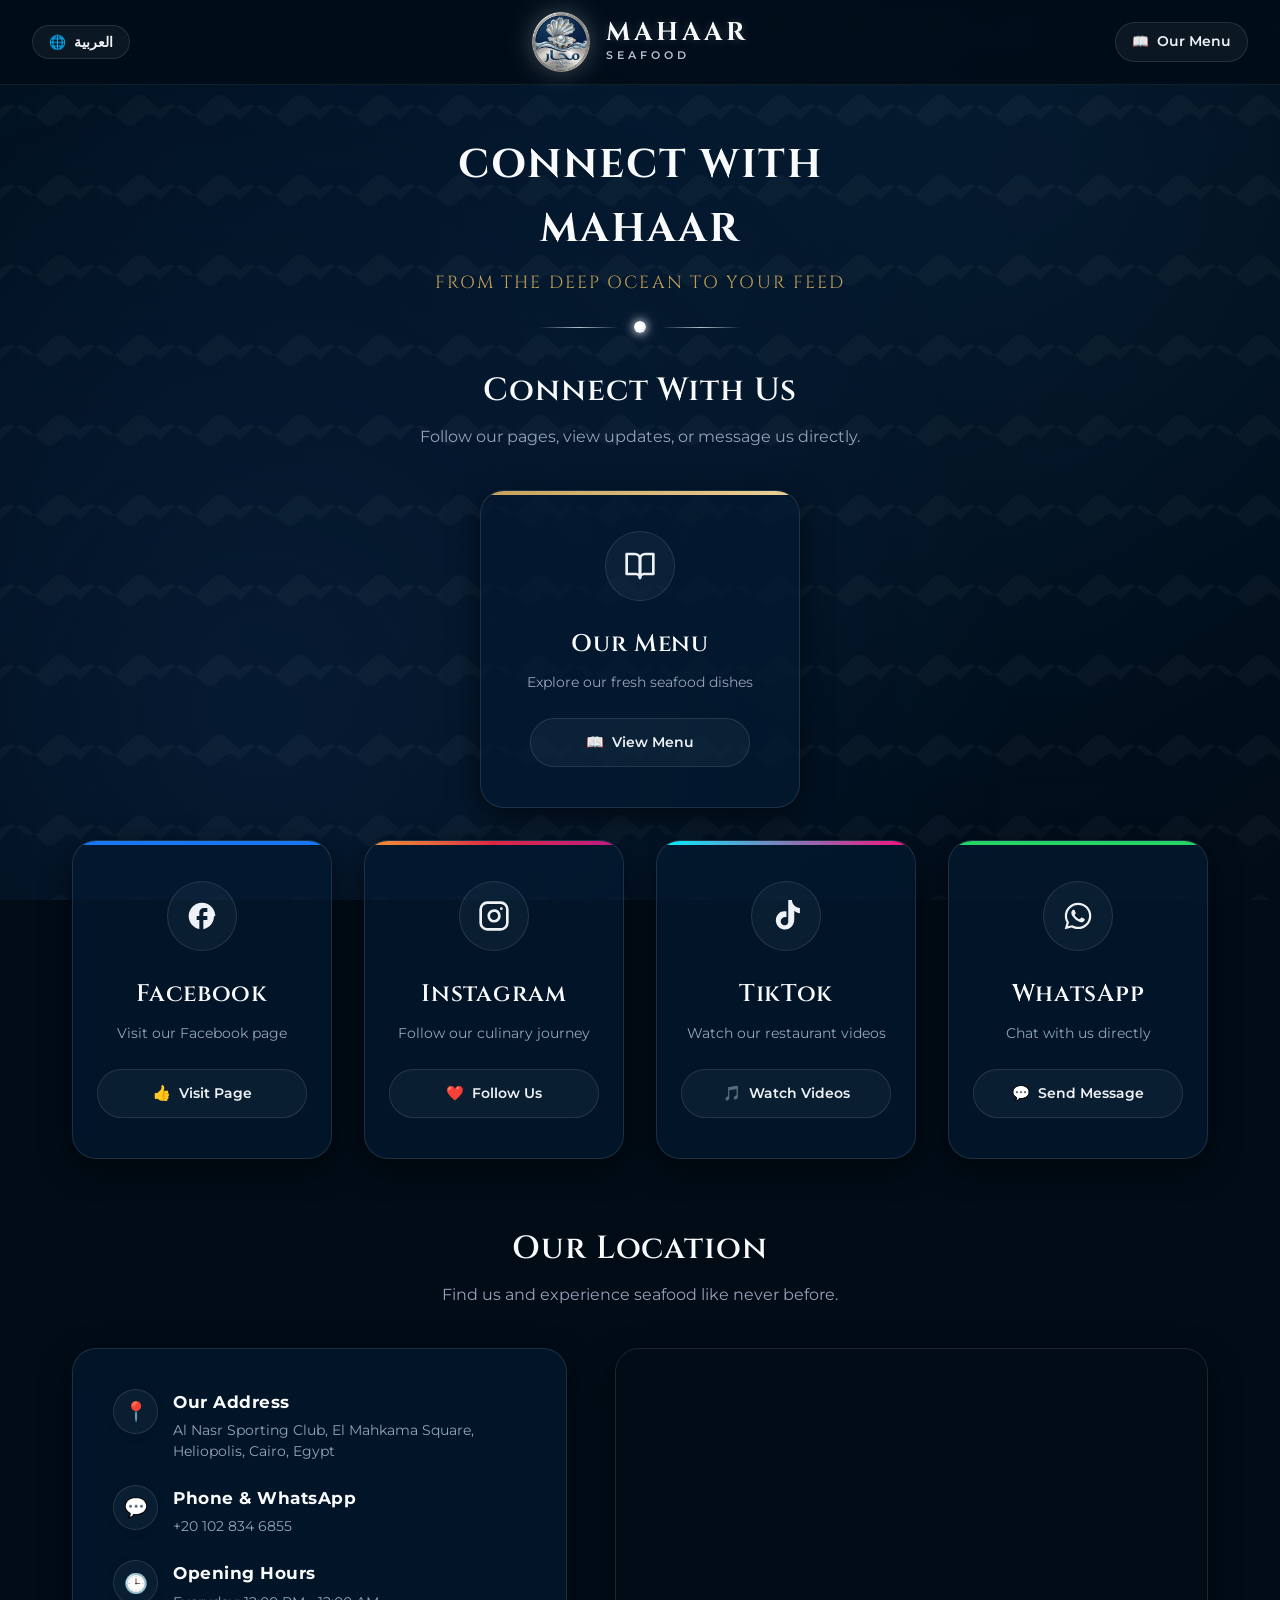
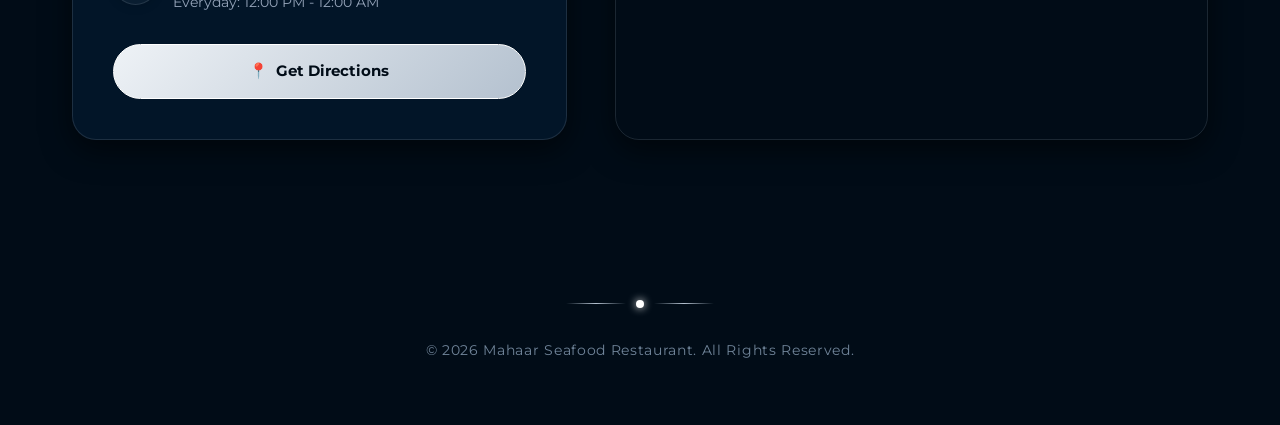
==== connect.html @ de8f0c9b "feat: add connect page with social media links and contact options" ====
<!DOCTYPE html>
<html lang="en" dir="ltr">

<head>
    <meta charset="UTF-8">
    <meta name="viewport" content="width=device-width, initial-scale=1.0">
    <meta name="description"
        content="Mahaar Seafood Restaurant - Connect with us on social media, see menu favorites, and find our location.">
    <title data-i18n="connect-title">Mahaar | Connect & Find Us</title>

    <!-- Google Fonts -->
    <link rel="preconnect" href="https://fonts.googleapis.com">
    <link rel="preconnect" href="https://fonts.gstatic.com" crossorigin>
    <link
        href="https://fonts.googleapis.com/css2?family=Amiri:ital@0;1&family=Cairo:wght@300;400;600;700;800&family=Cinzel:wght@400;600;700;900&family=Montserrat:wght@300;400;500;600;700&display=swap"
        rel="stylesheet">

    <!-- Custom CSS -->
    <link rel="stylesheet" href="css/styles.css">
</head>

<body>
    <!-- Background Ocean Accents -->
    <div class="ocean-bg-effect"></div>
    <div class="ocean-wave-overlay"></div>

    <!-- Header Navigation -->
    <header class="main-header">
        <div class="header-container">
            <!-- Left: Language Switcher -->
            <div class="header-left">
                <button class="lang-switch-btn" id="lang-switch-btn" aria-label="Switch Language">
                    <span class="lang-icon">🌐</span>
                    <span class="lang-label">العربية</span>
                </button>
            </div>

            <!-- Center: Logo and Brand -->
            <div class="header-center">
                <div class="logo-area">
                    <img src="images/logo.png" alt="Mahaar Logo" class="restaurant-logo">
                    <div class="brand-text">
                        <span class="brand-name" data-i18n="brand-name">MAHAAR</span>
                        <span class="brand-sub" data-i18n="brand-sub">SEAFOOD</span>
                    </div>
                </div>
            </div>

            <!-- Right: Our Menu Button -->
            <div class="header-right">
                <a href="index.html" class="nav-link-btn" id="nav-menu-btn" style="text-decoration: none;">
                    <span class="nav-icon">📖</span>
                    <span class="nav-label" data-i18n="nav-menu">Our Menu</span>
                </a>
            </div>
        </div>
    </header>

    <!-- Header Intro -->
    <div class="menu-intro-container">
        <div class="menu-intro-content">
            <h1 class="menu-main-title" data-i18n="connect-title">Connect with Mahaar</h1>
            <p class="menu-tagline" data-i18n="connect-subtitle">From the Deep Ocean to Your Feed</p>
            <div class="divider-pearl">
                <span class="line"></span>
                <span class="pearl-dot"></span>
                <span class="line"></span>
            </div>
        </div>
    </div>

    <!-- Main Container -->
    <main class="menu-container">

        <!-- Social Media & Contact Section -->
        <section class="social-section">
            <div class="menu-likes-intro">
                <h2 data-i18n="social-heading">Connect With Us</h2>
                <p data-i18n="social-desc">Follow our pages, view updates, or message us directly.</p>
            </div>

            <div class="menu-card-row">
                <!-- Menu Card -->
                <a href="index.html" class="social-card menu"
                    style="text-decoration: none;">
                    <div class="social-icon-wrapper">
                        <svg viewBox="0 0 24 24" width="32" height="32" fill="none" stroke="currentColor"
                            stroke-width="2" stroke-linecap="round" stroke-linejoin="round">
                            <path d="M2 3h6a4 4 0 0 1 4 4v14a3 3 0 0 0-3-3H2z"></path>
                            <path d="M22 3h-6a4 4 0 0 0-4 4v14a3 3 0 0 1 3-3h7z"></path>
                        </svg>
                    </div>
                    <div class="social-info">
                        <h3 data-i18n="nav-menu">Our Menu</h3>
                        <p class="social-stat-desc" data-i18n="visit-menu"
                            style="color: var(--color-text-muted); font-size: 0.9rem; margin-top: 0.25rem;">Explore our fresh seafood dishes</p>
                    </div>
                    <span class="btn-like">
                        <span class="like-icon">📖</span>
                        <span class="btn-like-txt" data-i18n="view-menu">View Menu</span>
                    </span>
                </a>
            </div>

            <div class="social-grid">
                <!-- Facebook Card -->
                <a href="https://www.facebook.com/" target="_blank" class="social-card facebook"
                    style="text-decoration: none;">
                    <div class="social-icon-wrapper">
                        <svg viewBox="0 0 24 24" width="32" height="32" fill="currentColor">
                            <path
                                d="M22 12c0-5.52-4.48-10-10-10S2 6.48 2 12c0 4.84 3.44 8.87 8 9.8V15H8v-3h2V9.5C10 7.57 11.57 6 13.5 6H16v3h-2c-.55 0-1 .45-1 1v2h3v3h-3v6.95c4.56-.93 8-4.96 8-9.75z" />
                        </svg>
                    </div>
                    <div class="social-info">
                        <h3>Facebook</h3>
                        <p class="social-stat-desc" data-i18n="visit-facebook"
                            style="color: var(--color-text-muted); font-size: 0.9rem; margin-top: 0.25rem;">Visit our
                            Facebook page</p>
                    </div>
                    <span class="btn-like">
                        <span class="like-icon">👍</span>
                        <span class="btn-like-txt" data-i18n="visit-page">Visit Page</span>
                    </span>
                </a>

                <!-- Instagram Card -->
                <a href="https://www.instagram.com/" target="_blank" class="social-card instagram"
                    style="text-decoration: none;">
                    <div class="social-icon-wrapper">
                        <svg viewBox="0 0 24 24" width="32" height="32" fill="none" stroke="currentColor"
                            stroke-width="2" stroke-linecap="round" stroke-linejoin="round">
                            <rect x="2" y="2" width="20" height="20" rx="5" ry="5"></rect>
                            <path d="M16 11.37A4 4 0 1 1 12.63 8 4 4 0 0 1 16 11.37z"></path>
                            <line x1="17.5" y1="6.5" x2="17.51" y2="6.5"></line>
                        </svg>
                    </div>
                    <div class="social-info">
                        <h3>Instagram</h3>
                        <p class="social-stat-desc" data-i18n="visit-instagram"
                            style="color: var(--color-text-muted); font-size: 0.9rem; margin-top: 0.25rem;">Follow our
                            culinary journey</p>
                    </div>
                    <span class="btn-like">
                        <span class="like-icon">❤️</span>
                        <span class="btn-like-txt" data-i18n="follow-page">Follow Us</span>
                    </span>
                </a>

                <!-- TikTok Card -->
                <a href="https://vt.tiktok.com/" target="_blank" class="social-card tiktok"
                    style="text-decoration: none;">
                    <div class="social-icon-wrapper">
                        <svg viewBox="0 0 24 24" width="32" height="32" fill="currentColor">
                            <path
                                d="M12.53.02C13.84 0 15.14.01 16.44 0c.08 1.53.63 3.09 1.75 4.17 1.12 1.11 2.7 1.62 4.24 1.79v4.03c-1.44-.17-2.86-.74-3.94-1.72-.11-.1-.22-.21-.3-.32V14.5c.02 1.96-.58 3.96-1.92 5.41-1.63 1.83-4.22 2.65-6.6 2.05-2.22-.53-4.13-2.12-4.89-4.27-.92-2.52-.3-5.56 1.63-7.4 1.54-1.52 3.8-2.14 5.92-1.61V12.9c-1.01-.26-2.14-.07-2.98.54-.91.64-1.39 1.77-1.28 2.88.07.96.65 1.87 1.48 2.33.91.54 2.08.5 2.94-.09.77-.51 1.22-1.4 1.2-2.32V.02h-.94z" />
                        </svg>
                    </div>
                    <div class="social-info">
                        <h3>TikTok</h3>
                        <p class="social-stat-desc" data-i18n="visit-tiktok"
                            style="color: var(--color-text-muted); font-size: 0.9rem; margin-top: 0.25rem;">Watch our
                            restaurant videos</p>
                    </div>
                    <span class="btn-like">
                        <span class="like-icon">🎵</span>
                        <span class="btn-like-txt" data-i18n="watch-page">Watch Videos</span>
                    </span>
                </a>

                <!-- WhatsApp Card -->
                <a href="https://wa.me/+201028346855" target="_blank" class="social-card whatsapp"
                    style="text-decoration: none;">
                    <div class="social-icon-wrapper">
                        <svg viewBox="0 0 24 24" width="32" height="32" fill="currentColor"
                            xmlns="http://www.w3.org/2000/svg">
                            <path
                                d="M12.04 2C6.58 2 2.13 6.45 2.13 11.91C2.13 13.66 2.59 15.36 3.45 16.86L2.05 22L7.3 20.62C8.75 21.41 10.38 21.83 12.04 21.83C17.5 21.83 21.95 17.38 21.95 11.92C21.95 9.27 20.92 6.78 19.05 4.91C17.18 3.03 14.69 2 12.04 2ZM12.05 3.67C14.25 3.67 16.31 4.53 17.87 6.09C19.42 7.65 20.28 9.72 20.28 11.92C20.28 16.46 16.58 20.15 12.04 20.15C10.56 20.15 9.11 19.76 7.85 19.02L7.55 18.85L4.43 19.65L5.25 16.61L5.06 16.29C4.24 14.98 3.8 13.46 3.8 11.91C3.81 7.37 7.5 3.67 12.05 3.67ZM8.53 7.33C8.37 7.33 8.1 7.39 7.87 7.64C7.65 7.89 7 8.5 7 9.71C7 10.93 7.89 12.1 8 12.27C8.14 12.44 9.76 14.94 12.25 16C12.84 16.27 13.3 16.42 13.66 16.53C14.25 16.72 14.79 16.69 15.22 16.63C15.7 16.56 16.68 16.03 16.89 15.45C17.1 14.87 17.1 14.37 17.04 14.27C16.97 14.17 16.81 14.1 16.56 13.98C16.31 13.86 15.09 13.26 14.87 13.18C14.64 13.1 14.48 13.06 14.31 13.31C14.15 13.55 13.67 14.1 13.53 14.27C13.38 14.44 13.24 14.46 13 14.34C12.75 14.22 11.94 13.95 10.98 13.1C10.23 12.44 9.73 11.62 9.58 11.37C9.43 11.12 9.56 10.99 9.69 10.87C9.8 10.76 9.94 10.58 10.06 10.44C10.18 10.3 10.22 10.19 10.3 10.03C10.38 9.86 10.34 9.72 10.28 9.61C10.22 9.5 9.73 8.28 9.53 7.79C9.32 7.31 9.12 7.37 8.96 7.36C8.81 7.35 8.65 7.33 8.53 7.33Z" />
                        </svg>
                    </div>
                    <div class="social-info">
                        <h3>WhatsApp</h3>
                        <p class="social-stat-desc" data-i18n="visit-whatsapp"
                            style="color: var(--color-text-muted); font-size: 0.9rem; margin-top: 0.25rem;">Chat with us
                            directly</p>
                    </div>
                    <span class="btn-like">
                        <span class="like-icon">💬</span>
                        <span class="btn-like-txt" data-i18n="chat-page">Send Message</span>
                    </span>
                </a>
            </div>
        </section>

        <!-- Location & Map Section -->
        <section class="location-section">
            <div class="menu-likes-intro">
                <h2 data-i18n="location-heading">Our Location</h2>
                <p data-i18n="location-desc">Find us and experience seafood like never before.</p>
            </div>

            <div class="location-container">
                <!-- Left: Info Card -->
                <div class="contact-details-card">
                    <div class="contact-info-list">
                        <!-- Address -->
                        <div class="contact-info-item">
                            <div class="contact-info-icon">📍</div>
                            <div class="contact-info-text">
                                <h4 data-i18n="address-title">Our Address</h4>
                                <p data-i18n="address-text">Al Nasr Sporting Club, El Mahkama Square, Heliopolis, Cairo, Egypt</p>
                            </div>
                        </div>

                        <!-- Phone / WhatsApp -->
                        <div class="contact-info-item">
                            <div class="contact-info-icon">💬</div>
                            <div class="contact-info-text">
                                <h4 data-i18n="phone-title">Phone & WhatsApp</h4>
                                <p><span dir="ltr">+20 102 834 6855</span></p>
                            </div>
                        </div>

                        <!-- Opening Hours -->
                        <div class="contact-info-item">
                            <div class="contact-info-icon">🕒</div>
                            <div class="contact-info-text">
                                <h4 data-i18n="hours-title">Opening Hours</h4>
                                <p data-i18n="hours-text">Everyday: 12:00 PM - 12:00 AM</p>
                            </div>
                        </div>
                    </div>

                    <a href="https://www.google.com/maps/place/نادي+النصر+الرياضي%E2%80%AD/@30.1049196,31.3285403,17z" target="_blank" class="btn-primary"
                        style="text-decoration: none; width: 100%;">
                        <span>📍</span>
                        <span data-i18n="get-directions">Get Directions</span>
                    </a>
                </div>

                <!-- Right: Custom Map Frame -->
                <div class="map-wrapper">
                    <!-- Custom dark-filtered Google Maps Iframe -->
                    <iframe
                        src="https://maps.google.com/maps?q=30.1049196,31.3285403&t=&z=17&ie=UTF8&iwloc=&output=embed"
                        allowfullscreen="" loading="lazy" referrerpolicy="no-referrer-when-downgrade"
                        title="Mahaar Seafood Location Map">
                    </iframe>
                </div>
            </div>
        </section>
    </main>

    <!-- Footer info -->
    <footer class="menu-footer">
        <div class="footer-divider">
            <span class="pearl-dot"></span>
        </div>
        <p class="footer-text">&copy; <span id="current-year">2026</span> <span data-i18n="footer-copyright">Mahaar
                Seafood Restaurant. All Rights Reserved.</span></p>
    </footer>

    <!-- Custom JavaScript -->
    <script src="js/connect.js"></script>
</body>

</html>
---- css/styles.css ----
/* ==========================================================================
   Mahaar Premium Seafood Menu - Custom Style Sheet
   Theme colors extracted from logo.png (Deep Navy Blue, Metallic Silver, Pearl White)
   ========================================================================== */

:root {
    /* Fonts */
    --font-serif: 'Cinzel', serif;
    --font-sans: 'Montserrat', sans-serif;

    /* Theme Colors (Extracted from Logo) */
    --color-bg-darkest: #010c17; /* Dark ocean depth */
    --color-bg-deep: #03172c;    /* Deep navy blue */
    --color-bg-card: rgba(4, 26, 49, 0.7); /* Translucent ocean card */
    --color-primary: #02203c;    /* Logo navy blue */
    --color-secondary: #0d2c54;
    
    /* Silver & Pearl (Logo elements) */
    --color-silver-light: #eef2f6; /* Platinum white */
    --color-silver-mid: #b4c1cf;   /* Brushed metallic silver */
    --color-silver-dark: #708499;  /* Shadow silver */
    --color-pearl-white: #f8fafc;
    --color-pearl-glow: rgba(241, 245, 249, 0.35);
    
    /* Highlights & Actions */
    --color-gold: #c5a059;         /* Premium muted gold accent */
    --color-gold-glow: rgba(197, 160, 89, 0.2);
    --color-wave-blue: #3a8cd1;    /* Light blue wave accent from logo */
    --color-text-main: #f8fafc;
    --color-text-muted: #94a3b8;
    --color-whatsapp: #25d366;
    
    /* Structural variables */
    --header-height: 85px;
    --border-radius-sm: 8px;
    --border-radius-md: 16px;
    --border-radius-lg: 24px;
    --transition-smooth: all 0.4s cubic-bezier(0.16, 1, 0.3, 1);
    
    /* Shadows & Border-glass */
    --shadow-silver: 0 4px 20px rgba(180, 193, 207, 0.15);
    --shadow-pearl: 0 0 25px rgba(248, 250, 252, 0.2);
    --shadow-ocean: 0 10px 30px rgba(0, 0, 0, 0.55);
    --border-silver-glass: 1px solid rgba(180, 193, 207, 0.15);
    --border-silver-hover: 1px solid rgba(180, 193, 207, 0.4);
}

/* RTL Override for Arabic */
html[dir="rtl"] {
    --font-serif: 'Amiri', serif;
    --font-sans: 'Cairo', sans-serif;
}

/* ==========================================================================
   Reset & Base Styles
   ========================================================================== */
*, *::before, *::after {
    box-sizing: border-box;
    margin: 0;
    padding: 0;
}

html {
    scroll-behavior: smooth;
    font-size: 16px;
}

body {
    background-color: var(--color-bg-darkest);
    color: var(--color-text-main);
    font-family: var(--font-sans);
    line-height: 1.6;
    overflow-x: hidden;
    background-image: radial-gradient(circle at top, var(--color-bg-deep) 0%, var(--color-bg-darkest) 100%);
    background-attachment: fixed;
}

h1, h2, h3, h4, h5, h6 {
    font-family: var(--font-serif);
    font-weight: 600;
    letter-spacing: 0.03em;
}

/* Scrollbars */
::-webkit-scrollbar {
    width: 6px;
}
::-webkit-scrollbar-track {
    background: var(--color-bg-darkest);
}
::-webkit-scrollbar-thumb {
    background: var(--color-silver-dark);
    border-radius: 3px;
}
::-webkit-scrollbar-thumb:hover {
    background: var(--color-silver-mid);
}

/* Background Animations */
.ocean-bg-effect {
    position: fixed;
    top: 0;
    left: 0;
    right: 0;
    bottom: 0;
    pointer-events: none;
    z-index: -2;
    background: 
        radial-gradient(circle at 80% 20%, rgba(58, 140, 209, 0.06) 0%, transparent 50%),
        radial-gradient(circle at 20% 80%, rgba(13, 44, 84, 0.4) 0%, transparent 60%);
}

.ocean-wave-overlay {
    position: fixed;
    top: 0;
    left: 0;
    right: 0;
    bottom: 0;
    pointer-events: none;
    z-index: -1;
    opacity: 0.03;
    background-image: url("data:image/svg+xml,%3Csvg xmlns='http://www.w3.org/2000/svg' width='80' height='80' viewBox='0 0 80 80'%3E%3Cpath d='M0 0h80v80H0z' fill='none'/%3E%3Cpath d='M0 30c20-20 20 20 40 0s20-20 40 0v10c-20-20-20 20-40 0s-20-20-40 0z' fill='%23ffffff'/%3E%3C/svg%3E");
    animation: waveMove 40s linear infinite;
}

@keyframes waveMove {
    0% { background-position: 0 0; }
    100% { background-position: 800px 800px; }
}

/* ==========================================================================
   Header Section
   ========================================================================== */
.main-header {
    position: fixed;
    top: 0;
    left: 0;
    right: 0;
    height: var(--header-height);
    background: rgba(1, 12, 23, 0.85);
    backdrop-filter: blur(20px);
    -webkit-backdrop-filter: blur(20px);
    z-index: 1000;
    border-bottom: 1px solid rgba(180, 193, 207, 0.1);
}

.header-container {
    max-width: 1400px;
    height: 100%;
    margin: 0 auto;
    padding: 0 2rem;
    display: grid;
    grid-template-columns: 1fr auto 1fr;
    align-items: center;
}

/* Left Align switcher */
.header-left {
    display: flex;
    justify-content: flex-start;
}

.lang-switch-btn {
    background: rgba(180, 193, 207, 0.06);
    border: var(--border-silver-glass);
    color: var(--color-silver-light);
    padding: 8px 16px;
    border-radius: 30px;
    font-size: 0.85rem;
    font-weight: 600;
    display: flex;
    align-items: center;
    gap: 8px;
    cursor: pointer;
    transition: var(--transition-smooth);
}

.lang-switch-btn:hover {
    background: var(--color-silver-light);
    color: var(--color-bg-darkest);
    border-color: var(--color-silver-light);
    transform: translateY(-1px);
    box-shadow: var(--shadow-silver);
}

/* Center Align Brand */
.header-center {
    display: flex;
    justify-content: center;
}

.logo-area {
    display: flex;
    align-items: center;
    gap: 15px;
}

.restaurant-logo {
    height: 60px;
    width: 60px;
    object-fit: contain;
    filter: drop-shadow(0 0 12px rgba(241, 245, 249, 0.25));
}

.brand-text {
    display: flex;
    flex-direction: column;
}

.brand-name {
    font-family: var(--font-serif);
    font-size: 1.6rem;
    font-weight: 700;
    color: var(--color-pearl-white);
    letter-spacing: 0.15em;
    line-height: 1.1;
    text-shadow: 0 0 10px rgba(248, 250, 252, 0.2);
}

.brand-sub {
    font-size: 0.7rem;
    letter-spacing: 0.35em;
    color: var(--color-silver-mid);
    font-weight: 600;
}

/* Right Align Tray */
.header-right {
    display: flex;
    justify-content: flex-end;
}

.tray-toggle-btn {
    display: flex;
    align-items: center;
    gap: 12px;
    background: rgba(180, 193, 207, 0.08);
    border: var(--border-silver-glass);
    padding: 8px 20px;
    border-radius: 40px;
    color: var(--color-pearl-white);
    font-size: 0.9rem;
    font-weight: 600;
    cursor: pointer;
    transition: var(--transition-smooth);
}

.tray-icon-wrapper {
    position: relative;
    display: flex;
    align-items: center;
}

.tray-toggle-btn .badge {
    position: absolute;
    top: -8px;
    right: -10px;
    background: var(--color-gold);
    color: var(--color-bg-darkest);
    width: 18px;
    height: 18px;
    border-radius: 50%;
    display: flex;
    align-items: center;
    justify-content: center;
    font-size: 0.7rem;
    font-weight: 700;
    box-shadow: 0 2px 8px var(--color-gold-glow);
}

.tray-toggle-btn .icon-svg {
    width: 20px;
    height: 20px;
}

.tray-toggle-btn:hover {
    border-color: var(--color-silver-light);
    background: rgba(248, 250, 252, 0.12);
    box-shadow: var(--shadow-pearl);
    transform: translateY(-2px);
}

/* ==========================================================================
   Menu Intro / Title
   ========================================================================== */
.menu-intro-container {
    padding-top: calc(var(--header-height) + 3rem);
    padding-bottom: 1rem;
    text-align: center;
}

.menu-intro-content {
    max-width: 600px;
    margin: 0 auto;
    padding: 0 2rem;
}

.menu-main-title {
    font-size: 2.5rem;
    font-weight: 700;
    color: var(--color-pearl-white);
    letter-spacing: 0.05em;
    margin-bottom: 0.5rem;
    text-transform: uppercase;
}

.menu-tagline {
    font-size: 1.1rem;
    color: var(--color-gold);
    font-family: var(--font-serif);
    letter-spacing: 0.12em;
    text-transform: uppercase;
    margin-bottom: 1.5rem;
}

.divider-pearl {
    display: flex;
    align-items: center;
    justify-content: center;
    gap: 15px;
    margin: 0 auto 1rem;
}

.divider-pearl .line {
    width: 80px;
    height: 1px;
    background: linear-gradient(90deg, transparent, var(--color-silver-mid), transparent);
}

.divider-pearl .pearl-dot {
    width: 12px;
    height: 12px;
    background: radial-gradient(circle at 35% 35%, #fff 20%, var(--color-silver-light) 60%, var(--color-silver-mid) 100%);
    border-radius: 50%;
    box-shadow: 0 0 10px #fff, 0 0 18px var(--color-pearl-glow);
    animation: pearlPulse 3s infinite alternate;
}

@keyframes pearlPulse {
    0% { transform: scale(0.9); opacity: 0.85; }
    100% { transform: scale(1.1); opacity: 1; box-shadow: 0 0 15px #fff, 0 0 25px var(--color-wave-blue); }
}

/* ==========================================================================
   Category Tabs Navigation (Sticky)
   ========================================================================== */
.category-nav {
    position: sticky;
    top: var(--header-height);
    background: rgba(1, 12, 23, 0.9);
    backdrop-filter: blur(15px);
    -webkit-backdrop-filter: blur(15px);
    z-index: 90;
    border-bottom: 1px solid rgba(180, 193, 207, 0.08);
    padding: 1rem 0;
    margin-bottom: 2.5rem;
}

.category-nav-wrapper {
    max-width: 900px;
    margin: 0 auto;
    padding: 0 2rem;
    display: flex;
    justify-content: center;
    gap: 10px;
    overflow-x: auto;
    scrollbar-width: none;
}

.category-nav-wrapper::-webkit-scrollbar {
    display: none;
}

.category-tab {
    white-space: nowrap;
    padding: 10px 24px;
    border-radius: 40px;
    font-size: 0.9rem;
    font-weight: 600;
    color: var(--color-silver-dark);
    background: rgba(180, 193, 207, 0.03);
    border: var(--border-silver-glass);
    cursor: pointer;
    transition: var(--transition-smooth);
}

.category-tab:hover {
    color: var(--color-pearl-white);
    background: rgba(248, 250, 252, 0.06);
    border-color: var(--color-silver-mid);
}

.category-tab.active {
    background: linear-gradient(135deg, var(--color-silver-light) 0%, var(--color-silver-mid) 100%);
    color: var(--color-bg-darkest);
    border-color: #fff;
    box-shadow: var(--shadow-silver);
    font-weight: 700;
}

/* ==========================================================================
   Main Menu Container & Sections
   ========================================================================== */
.menu-container {
    max-width: 1200px;
    margin: 0 auto;
    padding: 0 2rem 4rem;
}

.category-section {
    margin-bottom: 5rem;
    scroll-margin-top: calc(var(--header-height) + 5rem);
}

.category-title-wrap {
    margin-bottom: 2rem;
}

.category-title {
    font-size: 2rem;
    color: var(--color-pearl-white);
    letter-spacing: 0.05em;
    position: relative;
    display: inline-block;
    padding-bottom: 8px;
}

.category-title::after {
    content: '';
    position: absolute;
    bottom: 0;
    left: 0;
    width: 60px;
    height: 2px;
    background: linear-gradient(90deg, var(--color-silver-mid), transparent);
}

html[dir="rtl"] .category-title::after {
    left: auto;
    right: 0;
    background: linear-gradient(-90deg, var(--color-silver-mid), transparent);
}

/* Category Grid Layout: Side-Image Banner + Items List */
.category-grid {
    display: grid;
    grid-template-columns: 320px 1fr;
    gap: 3rem;
    align-items: start;
}

/* Category Cover Banner Card */
.category-cover-card {
    height: 480px;
    border-radius: var(--border-radius-lg);
    overflow: hidden;
    position: relative;
    border: var(--border-silver-glass);
    box-shadow: var(--shadow-ocean);
    background-color: var(--color-bg-deep);
}

.category-cover-img {
    width: 100%;
    height: 100%;
    object-fit: cover;
    filter: brightness(0.6) contrast(1.1);
    transition: var(--transition-smooth);
}

.category-cover-overlay {
    position: absolute;
    top: 0;
    left: 0;
    right: 0;
    bottom: 0;
    background: linear-gradient(to top, rgba(1, 12, 23, 0.9) 0%, rgba(1, 12, 23, 0.2) 60%, transparent 100%);
    display: flex;
    flex-direction: column;
    justify-content: flex-end;
    padding: 2rem;
}

.category-cover-name {
    font-family: var(--font-serif);
    font-size: 2rem;
    color: var(--color-pearl-white);
    margin-bottom: 0.25rem;
    text-shadow: 0 2px 10px rgba(0,0,0,0.6);
}

.category-cover-desc {
    font-size: 0.85rem;
    color: var(--color-silver-mid);
    text-shadow: 0 1px 5px rgba(0,0,0,0.5);
}

.category-cover-card:hover .category-cover-img {
    transform: scale(1.05);
}

/* Items List Styling - Classic Menu Layout */
.items-list {
    display: flex;
    flex-direction: column;
    gap: 2rem;
}

.menu-item-row {
    display: flex;
    flex-direction: column;
    padding: 1.25rem;
    border-radius: var(--border-radius-md);
    background: var(--color-bg-card);
    border: var(--border-silver-glass);
    cursor: pointer;
    position: relative;
    transition: var(--transition-smooth);
}

.menu-item-row:hover {
    background: rgba(4, 26, 49, 0.95);
    border-color: rgba(180, 193, 207, 0.35);
    transform: translateY(-2px);
    box-shadow: 0 5px 20px rgba(0,0,0,0.3);
}

/* Header row with Name, dots and price */
.item-header {
    display: flex;
    align-items: baseline;
    justify-content: space-between;
    gap: 12px;
    margin-bottom: 0.5rem;
}

.item-name-wrap {
    display: flex;
    align-items: center;
    gap: 10px;
    flex-grow: 1;
}

.item-name {
    font-family: var(--font-serif);
    font-size: 1.2rem;
    font-weight: 600;
    color: var(--color-pearl-white);
    transition: var(--transition-smooth);
}

.menu-item-row:hover .item-name {
    color: #fff;
    text-shadow: 0 0 10px var(--color-pearl-glow);
}

.item-dots {
    flex-grow: 1;
    border-bottom: 1px dotted rgba(180, 193, 207, 0.25);
    height: 1px;
}

.menu-item-row:hover .item-dots {
    border-bottom-color: rgba(180, 193, 207, 0.65);
}

.item-price {
    font-family: var(--font-serif);
    font-size: 1.15rem;
    color: var(--color-gold);
    font-weight: 700;
    white-space: nowrap;
}

/* Item details and actions */
.item-body {
    display: grid;
    grid-template-columns: 1fr auto;
    align-items: end;
    gap: 20px;
}

.item-desc {
    font-size: 0.9rem;
    color: var(--color-text-muted);
    line-height: 1.5;
    margin-bottom: 0.5rem;
}

/* Allergen icons row */
.item-meta {
    display: flex;
    align-items: center;
    gap: 8px;
    flex-wrap: wrap;
}

.item-tag {
    font-size: 0.7rem;
    text-transform: uppercase;
    font-weight: 700;
    padding: 3px 8px;
    border-radius: 4px;
    letter-spacing: 0.05em;
    box-shadow: 0 2px 5px rgba(0,0,0,0.2);
}

.tag-chef-special {
    background: linear-gradient(135deg, var(--color-silver-light), var(--color-silver-mid));
    color: var(--color-bg-darkest);
}

.tag-signature {
    background: rgba(197, 160, 89, 0.2);
    color: var(--color-gold);
    border: 1px solid var(--color-gold);
}

.tag-fresh-catch {
    background: rgba(58, 140, 209, 0.2);
    color: var(--color-wave-blue);
    border: 1px solid var(--color-wave-blue);
}

.allergen-indicators {
    display: flex;
    gap: 6px;
}

.allergen-pill {
    font-size: 0.7rem;
    color: var(--color-silver-mid);
    background: rgba(180, 193, 207, 0.06);
    border: 1px solid rgba(180, 193, 207, 0.1);
    padding: 2px 6px;
    border-radius: 4px;
}

/* Add to Plate Button inside Row */
.btn-item-add {
    display: flex;
    align-items: center;
    justify-content: center;
    width: 38px;
    height: 38px;
    border-radius: 50%;
    border: var(--border-silver-glass);
    color: var(--color-silver-light);
    background: rgba(180, 193, 207, 0.05);
    cursor: pointer;
    transition: var(--transition-smooth);
}

.btn-item-add svg {
    width: 18px;
    height: 18px;
    transition: var(--transition-smooth);
}

.btn-item-add:hover {
    background: var(--color-pearl-white);
    color: var(--color-bg-darkest);
    border-color: #fff;
    box-shadow: var(--shadow-pearl);
    transform: scale(1.1) rotate(90deg);
}

/* ==========================================================================
   Footer
   ========================================================================== */
.menu-footer {
    text-align: center;
    padding: 2rem 2rem 4rem;
}

.footer-divider {
    display: flex;
    align-items: center;
    justify-content: center;
    margin-bottom: 2rem;
}

.footer-divider::before, .footer-divider::after {
    content: '';
    width: 60px;
    height: 1px;
    background: linear-gradient(90deg, transparent, var(--color-silver-mid), transparent);
}

.footer-divider .pearl-dot {
    width: 8px;
    height: 8px;
    background: #fff;
    border-radius: 50%;
    margin: 0 10px;
    box-shadow: 0 0 8px #fff;
}

.footer-text {
    font-size: 0.85rem;
    color: var(--color-silver-dark);
    letter-spacing: 0.05em;
}

/* ==========================================================================
   Selection Drawer
   ========================================================================== */
.drawer-overlay {
    position: fixed;
    top: 0;
    left: 0;
    right: 0;
    bottom: 0;
    background: rgba(0, 0, 0, 0.75);
    backdrop-filter: blur(8px);
    z-index: 2000;
    opacity: 0;
    pointer-events: none;
    transition: opacity 0.4s ease;
}

.drawer-overlay.active {
    opacity: 1;
    pointer-events: auto;
}

.drawer-content {
    position: absolute;
    top: 0;
    right: 0;
    width: 100%;
    max-width: 440px;
    height: 100%;
    background: var(--color-bg-deep);
    border-left: 1px solid rgba(180, 193, 207, 0.15);
    box-shadow: var(--shadow-ocean);
    display: flex;
    flex-direction: column;
    transform: translateX(100%);
    transition: transform 0.4s cubic-bezier(0.16, 1, 0.3, 1);
}

html[dir="rtl"] .drawer-content {
    right: auto;
    left: 0;
    border-left: none;
    border-right: 1px solid rgba(180, 193, 207, 0.15);
    transform: translateX(-100%);
}

.drawer-overlay.active .drawer-content {
    transform: translateX(0);
}

/* Drawer layout internals */
.drawer-header {
    padding: 1.5rem 2rem;
    border-bottom: 1px solid rgba(180, 193, 207, 0.1);
    display: flex;
    justify-content: space-between;
    align-items: center;
}

.drawer-header h2 {
    font-size: 1.35rem;
    color: var(--color-pearl-white);
}

.drawer-close-btn {
    font-size: 1.8rem;
    color: var(--color-silver-dark);
    background: none;
    border: none;
    cursor: pointer;
    transition: var(--transition-smooth);
}

.drawer-close-btn:hover {
    color: #fff;
    transform: scale(1.1);
}

.drawer-body {
    flex-grow: 1;
    overflow-y: auto;
    padding: 2rem;
}

/* Empty drawer state */
.drawer-empty-state {
    height: 100%;
    display: flex;
    flex-direction: column;
    justify-content: center;
    align-items: center;
    text-align: center;
    color: var(--color-text-muted);
}

.empty-shell-icon {
    font-size: 3rem;
    margin-bottom: 1.5rem;
    animation: shellFloat 3s ease-in-out infinite alternate;
}

@keyframes shellFloat {
    0% { transform: translateY(0); }
    100% { transform: translateY(-10px); }
}

.drawer-empty-state p {
    font-size: 0.95rem;
    max-width: 280px;
    line-height: 1.6;
}

/* Selected Items List */
.drawer-items-list {
    display: flex;
    flex-direction: column;
    gap: 1.25rem;
}

.drawer-item {
    display: grid;
    grid-template-columns: 50px 1fr auto 24px;
    align-items: center;
    gap: 12px;
    padding: 1rem;
    border-radius: var(--border-radius-md);
    background: rgba(180, 193, 207, 0.03);
    border: var(--border-silver-glass);
}

.drawer-item-img {
    width: 50px;
    height: 50px;
    border-radius: 8px;
    object-fit: cover;
}

.drawer-item-detail h4 {
    font-family: var(--font-serif);
    font-size: 0.95rem;
    color: var(--color-pearl-white);
    margin-bottom: 2px;
}

.drawer-item-price {
    font-size: 0.85rem;
    color: var(--color-gold);
    font-weight: 600;
}

.drawer-item-quantity-controls {
    display: flex;
    align-items: center;
    gap: 8px;
    background: rgba(1, 12, 23, 0.4);
    border: 1px solid rgba(180, 193, 207, 0.1);
    border-radius: 20px;
    padding: 2px 8px;
}

.drawer-qty-btn {
    font-size: 0.9rem;
    font-weight: 700;
    color: var(--color-silver-light);
    width: 20px;
    height: 20px;
    display: flex;
    align-items: center;
    justify-content: center;
    background: none;
    border: none;
    cursor: pointer;
}

.drawer-qty-btn:hover {
    color: #fff;
}

.drawer-qty-num {
    font-size: 0.85rem;
    font-weight: 700;
    min-width: 14px;
    text-align: center;
}

.drawer-item-remove-btn {
    font-size: 1.25rem;
    color: var(--color-silver-dark);
    background: none;
    border: none;
    cursor: pointer;
    transition: var(--transition-smooth);
}

.drawer-item-remove-btn:hover {
    color: #ef4444;
}

/* Drawer Footer */
.drawer-footer {
    padding: 2rem;
    border-top: 1px solid rgba(180, 193, 207, 0.1);
    background: rgba(1, 12, 23, 0.5);
}

.drawer-summary-row {
    display: flex;
    justify-content: space-between;
    font-size: 1.1rem;
    font-weight: 700;
    color: var(--color-pearl-white);
    margin-bottom: 4px;
}

.drawer-total-price {
    color: var(--color-gold);
}

.drawer-tax-notice {
    font-size: 0.75rem;
    color: var(--color-silver-dark);
    margin-bottom: 1.5rem;
}

.drawer-actions {
    display: flex;
    flex-direction: column;
    gap: 10px;
}

.btn-primary {
    display: flex;
    align-items: center;
    justify-content: center;
    gap: 8px;
    width: 100%;
    padding: 14px 24px;
    border-radius: 40px;
    background: linear-gradient(135deg, var(--color-silver-light) 0%, var(--color-silver-mid) 100%);
    color: var(--color-bg-darkest);
    font-size: 0.95rem;
    font-weight: 700;
    border: 1px solid #fff;
    cursor: pointer;
    transition: var(--transition-smooth);
}

.btn-primary:hover {
    background: #fff;
    box-shadow: var(--shadow-pearl);
    transform: translateY(-2px);
}

.btn-primary#order-submit-btn {
    background: linear-gradient(135deg, #a7f3d0 0%, var(--color-whatsapp) 100%);
    color: #fff;
    border-color: #6ee7b7;
}

.btn-primary#order-submit-btn:hover {
    box-shadow: 0 0 15px rgba(37, 211, 102, 0.4);
}

.btn-secondary {
    display: flex;
    align-items: center;
    justify-content: center;
    width: 100%;
    padding: 12px 24px;
    border-radius: 40px;
    background: transparent;
    border: 1px solid rgba(180, 193, 207, 0.3);
    color: var(--color-silver-mid);
    font-size: 0.9rem;
    font-weight: 600;
    cursor: pointer;
    transition: var(--transition-smooth);
}

.btn-secondary:hover {
    border-color: var(--color-silver-light);
    color: #fff;
    background: rgba(180, 193, 207, 0.05);
}

/* ==========================================================================
   Details Modal Dialog
   ========================================================================== */
.modal-overlay {
    position: fixed;
    top: 0;
    left: 0;
    right: 0;
    bottom: 0;
    background: rgba(0, 0, 0, 0.85);
    backdrop-filter: blur(10px);
    z-index: 2500;
    opacity: 0;
    pointer-events: none;
    display: flex;
    align-items: center;
    justify-content: center;
    padding: 2rem;
    transition: opacity 0.4s ease;
}

.modal-overlay.active {
    opacity: 1;
    pointer-events: auto;
}

.modal-content {
    background: var(--color-bg-deep);
    border: var(--border-silver-glass);
    border-radius: var(--border-radius-lg);
    box-shadow: var(--shadow-ocean);
    max-width: 900px;
    width: 100%;
    overflow: hidden;
    position: relative;
    transform: scale(0.9);
    transition: transform 0.4s cubic-bezier(0.16, 1, 0.3, 1);
}

.modal-overlay.active .modal-content {
    transform: scale(1);
}

.modal-close-btn {
    position: absolute;
    top: 15px;
    right: 20px;
    font-size: 2rem;
    color: var(--color-silver-mid);
    background: none;
    border: none;
    z-index: 10;
    cursor: pointer;
    transition: var(--transition-smooth);
}

html[dir="rtl"] .modal-close-btn {
    right: auto;
    left: 20px;
}

.modal-close-btn:hover {
    color: #fff;
    transform: scale(1.1);
}

/* Modal Body Layout */
.modal-body-grid {
    display: grid;
    grid-template-columns: 1fr 1.2fr;
    min-height: 500px;
}

.modal-image-pane {
    position: relative;
    overflow: hidden;
    background-color: var(--color-primary);
}

.modal-image-bg {
    width: 100%;
    height: 100%;
    background-size: cover;
    background-position: center;
    filter: brightness(0.75);
}

.modal-tag {
    position: absolute;
    top: 20px;
    left: 20px;
    background: linear-gradient(135deg, var(--color-silver-light) 0%, var(--color-silver-mid) 100%);
    color: var(--color-bg-darkest);
    font-size: 0.75rem;
    font-weight: 700;
    text-transform: uppercase;
    padding: 6px 12px;
    border-radius: 5px;
    letter-spacing: 0.05em;
    box-shadow: 0 4px 10px rgba(0,0,0,0.3);
}

html[dir="rtl"] .modal-tag {
    left: auto;
    right: 20px;
}

/* Modal Info Pane */
.modal-info-pane {
    padding: 3rem;
    display: flex;
    flex-direction: column;
    justify-content: center;
}

.modal-header-info {
    display: flex;
    justify-content: space-between;
    align-items: baseline;
    gap: 15px;
    margin-bottom: 1rem;
}

.modal-header-info h2 {
    font-size: 1.8rem;
    color: var(--color-pearl-white);
}

.modal-item-price {
    font-family: var(--font-serif);
    font-size: 1.5rem;
    color: var(--color-gold);
    font-weight: 700;
    white-space: nowrap;
}

.section-divider {
    height: 1px;
    background: linear-gradient(90deg, var(--color-silver-mid), transparent);
    margin-bottom: 1.5rem;
}

.section-divider.short {
    width: 100px;
}

.modal-item-desc {
    font-size: 0.95rem;
    color: var(--color-text-muted);
    line-height: 1.6;
    margin-bottom: 2rem;
}

.modal-details-meta {
    display: flex;
    flex-direction: column;
    gap: 1.5rem;
    margin-bottom: 2.5rem;
}

.meta-section h4 {
    font-size: 0.9rem;
    text-transform: uppercase;
    color: var(--color-silver-mid);
    margin-bottom: 6px;
    letter-spacing: 0.05em;
}

.meta-section p {
    font-size: 0.9rem;
    color: var(--color-text-muted);
}

.allergen-tags {
    display: flex;
    gap: 8px;
    flex-wrap: wrap;
}

.allergen-tag {
    font-size: 0.75rem;
    color: var(--color-silver-light);
    background: rgba(180, 193, 207, 0.08);
    border: var(--border-silver-glass);
    padding: 4px 10px;
    border-radius: 4px;
}

/* ==========================================================================
   Responsive Adaptations
   ========================================================================== */
@media (max-width: 1024px) {
    .category-grid {
        grid-template-columns: 260px 1fr;
        gap: 2rem;
    }
    .category-cover-card {
        height: 400px;
    }
}

@media (max-width: 768px) {
    :root {
        --header-height: 75px;
    }
    
    .header-container {
        padding: 0 1rem;
    }

    .brand-name {
        font-size: 1.25rem;
    }

    .brand-sub {
        font-size: 0.55rem;
    }

    .restaurant-logo {
        height: 45px;
        width: 45px;
    }

    .tray-toggle-btn {
        padding: 8px 12px;
    }

    .tray-toggle-btn .btn-text {
        display: none;
    }

    .category-grid {
        grid-template-columns: 1fr;
        gap: 1.5rem;
    }

    /* Convert category cover card to a shorter top banner */
    .category-cover-card {
        height: 180px;
        border-radius: var(--border-radius-md);
    }
    
    .category-cover-overlay {
        padding: 1.25rem;
    }

    .category-cover-name {
        font-size: 1.5rem;
    }

    .modal-body-grid {
        grid-template-columns: 1fr;
    }

    .modal-image-pane {
        height: 200px;
    }

    .modal-info-pane {
        padding: 2rem 1.5rem;
    }

    .modal-header-info {
        flex-direction: column;
        gap: 5px;
    }

    .modal-header-info h2 {
        font-size: 1.5rem;
    }

    .modal-item-price {
        font-size: 1.3rem;
    }
    
    .menu-item-row {
        padding: 1rem;
    }
    
    .item-name {
        font-size: 1.05rem;
    }
    
    .item-body {
        gap: 10px;
    }
    
    .item-desc {
        font-size: 0.85rem;
    }
}

/* Modal Variants Selection Styling */
.modal-variants-section {
    margin-bottom: 2rem;
}

.variants-title {
    font-size: 0.9rem;
    text-transform: uppercase;
    color: var(--color-silver-mid);
    margin-bottom: 10px;
    letter-spacing: 0.05em;
    font-weight: 700;
}

.variants-options {
    display: flex;
    gap: 15px;
}

.variant-option {
    flex: 1;
    display: flex;
    align-items: center;
    justify-content: center;
    padding: 12px 16px;
    border: 1px solid rgba(180, 193, 207, 0.2);
    border-radius: var(--border-radius-md);
    background: rgba(180, 193, 207, 0.03);
    cursor: pointer;
    font-size: 0.9rem;
    color: var(--color-silver-light);
    font-weight: 600;
    transition: var(--transition-smooth);
    position: relative;
    user-select: none;
}

.variant-option input {
    position: absolute;
    opacity: 0;
    cursor: pointer;
}

.variant-option:hover {
    border-color: rgba(180, 193, 207, 0.5);
    color: #fff;
    background: rgba(180, 193, 207, 0.06);
}

.variant-option.active {
    border-color: var(--color-gold);
    background: rgba(197, 160, 89, 0.12);
    color: var(--color-gold);
    box-shadow: 0 0 15px rgba(197, 160, 89, 0.2);
}

@media (max-width: 480px) {
    .variants-options {
        flex-direction: column;
        gap: 10px;
    }
}

/* ==========================================================================
   Connect Screen Styles (Social Media, Menu Likes & Map)
   ========================================================================== */

.nav-link-btn {
    background: rgba(180, 193, 207, 0.06);
    border: var(--border-silver-glass);
    color: var(--color-silver-light);
    padding: 8px 16px;
    border-radius: 30px;
    font-size: 0.85rem;
    font-weight: 600;
    display: flex;
    align-items: center;
    gap: 8px;
    cursor: pointer;
    transition: var(--transition-smooth);
}

.nav-link-btn:hover {
    background: var(--color-silver-light);
    color: var(--color-bg-darkest);
    border-color: var(--color-silver-light);
    transform: translateY(-1px);
    box-shadow: var(--shadow-silver);
}

/* Menu Card Row Layout */
.menu-card-row {
    display: flex;
    justify-content: center;
    margin-bottom: 2rem;
}

.menu-card-row .social-card.menu {
    width: 100%;
    max-width: 320px;
}

/* Social Grid Layout */
.social-grid {
    display: grid;
    grid-template-columns: repeat(auto-fit, minmax(240px, 1fr));
    gap: 2rem;
    margin-bottom: 4rem;
}

.social-card {
    background: var(--color-bg-card);
    border: var(--border-silver-glass);
    border-radius: var(--border-radius-lg);
    padding: 2.5rem 1.5rem;
    text-align: center;
    position: relative;
    overflow: hidden;
    transition: var(--transition-smooth);
    display: flex;
    flex-direction: column;
    align-items: center;
    gap: 1.5rem;
    box-shadow: var(--shadow-ocean);
}

.social-card::before {
    content: '';
    position: absolute;
    top: 0;
    left: 0;
    width: 100%;
    height: 4px;
    background: var(--color-silver-mid);
    transition: var(--transition-smooth);
}

.social-card.facebook::before { background: #1877f2; }
.social-card.instagram::before { background: linear-gradient(45deg, #f09433 0%, #e6683c 25%, #dc2743 50%, #cc2366 75%, #bc1888 100%); }
.social-card.tiktok::before { background: linear-gradient(90deg, #00f2fe 0%, #fe0979 100%); }
.social-card.whatsapp::before { background: #25d366; }
.social-card.menu::before { background: linear-gradient(135deg, var(--color-gold) 0%, #ecd097 100%); }

.social-card.facebook:hover { box-shadow: 0 10px 30px rgba(24, 119, 242, 0.15); border-color: rgba(24, 119, 242, 0.4); }
.social-card.instagram:hover { box-shadow: 0 10px 30px rgba(220, 39, 67, 0.15); border-color: rgba(220, 39, 67, 0.4); }
.social-card.tiktok:hover { box-shadow: 0 10px 30px rgba(0, 242, 254, 0.15); border-color: rgba(0, 242, 254, 0.4); }
.social-card.whatsapp:hover { box-shadow: 0 10px 30px rgba(37, 211, 102, 0.15); border-color: rgba(37, 211, 102, 0.4); }
.social-card.menu:hover { box-shadow: 0 10px 30px rgba(197, 160, 89, 0.2); border-color: rgba(197, 160, 89, 0.5); }

.social-icon-wrapper {
    width: 70px;
    height: 70px;
    border-radius: 50%;
    display: flex;
    align-items: center;
    justify-content: center;
    font-size: 2.2rem;
    background: rgba(180, 193, 207, 0.05);
    border: var(--border-silver-glass);
    color: var(--color-silver-light);
    transition: var(--transition-smooth);
}

.social-card.facebook:hover .social-icon-wrapper { background: rgba(24, 119, 242, 0.15); border-color: #1877f2; color: #1877f2; text-shadow: 0 0 10px rgba(24, 119, 242, 0.5); }
.social-card.instagram:hover .social-icon-wrapper { background: rgba(220, 39, 67, 0.15); border-color: #dc2743; color: #dc2743; text-shadow: 0 0 10px rgba(220, 39, 67, 0.5); }
.social-card.tiktok:hover .social-icon-wrapper { background: rgba(0, 242, 254, 0.15); border-color: #00f2fe; color: #00f2fe; text-shadow: 0 0 10px rgba(0, 242, 254, 0.5); }
.social-card.whatsapp:hover .social-icon-wrapper { background: rgba(37, 211, 102, 0.15); border-color: #25d366; color: #25d366; text-shadow: 0 0 10px rgba(37, 211, 102, 0.5); }
.social-card.menu:hover .social-icon-wrapper { background: rgba(197, 160, 89, 0.15); border-color: var(--color-gold); color: var(--color-gold); text-shadow: 0 0 10px rgba(197, 160, 89, 0.5); }

.social-info {
    width: 100%;
}

.social-info h3 {
    font-size: 1.5rem;
    color: var(--color-pearl-white);
    margin-bottom: 0.5rem;
}

.btn-like {
    width: 100%;
    max-width: 220px;
    padding: 12px 24px;
    border-radius: 40px;
    background: rgba(180, 193, 207, 0.05);
    border: var(--border-silver-glass);
    color: var(--color-silver-light);
    font-size: 0.9rem;
    font-weight: 600;
    cursor: pointer;
    display: flex;
    align-items: center;
    justify-content: center;
    gap: 8px;
    transition: var(--transition-smooth);
    position: relative;
    overflow: hidden;
}

.social-card:hover .btn-like {
    transform: translateY(-2px);
}

.social-card.facebook:hover .btn-like { background: #1877f2; color: #fff; border-color: #1877f2; box-shadow: 0 4px 15px rgba(24, 119, 242, 0.4); }
.social-card.instagram:hover .btn-like { background: linear-gradient(45deg, #f09433, #dc2743, #bc1888); color: #fff; border-color: #dc2743; box-shadow: 0 4px 15px rgba(220, 39, 67, 0.4); }
.social-card.tiktok:hover .btn-like { background: #000; color: #fff; border-color: #00f2fe; box-shadow: 0 0 10px rgba(0, 242, 254, 0.5), 0 0 15px rgba(254, 9, 121, 0.3); }
.social-card.whatsapp:hover .btn-like { background: #25d366; color: #fff; border-color: #25d366; box-shadow: 0 4px 15px rgba(37, 211, 102, 0.4); }
.social-card.menu:hover .btn-like { background: linear-gradient(135deg, var(--color-gold) 0%, #a47c32 100%); color: var(--color-bg-darkest); border-color: var(--color-gold); box-shadow: 0 4px 15px rgba(197, 160, 89, 0.4); }

/* Floating Like Particles */
.particle-container {
    position: absolute;
    top: 0;
    left: 0;
    width: 100%;
    height: 100%;
    pointer-events: none;
    z-index: 5;
}

.floating-particle {
    position: absolute;
    bottom: 25px;
    font-size: 1.5rem;
    opacity: 1;
    transform: translateY(0) scale(0.5);
    animation: floatUp 1.2s cubic-bezier(0.25, 1, 0.5, 1) forwards;
}

@keyframes floatUp {
    0% {
        transform: translateY(0) scale(0.5) rotate(0deg);
        opacity: 1;
    }
    50% {
        opacity: 0.8;
    }
    100% {
        transform: translateY(-120px) scale(1.4) rotate(20deg);
        opacity: 0;
    }
}

/* Menu Likes Section */
.menu-likes-section {
    margin-bottom: 5rem;
}

.menu-likes-intro {
    text-align: center;
    margin-bottom: 2.5rem;
}

.menu-likes-intro h2 {
    font-size: 2rem;
    color: var(--color-pearl-white);
    margin-bottom: 0.5rem;
}

.menu-likes-intro p {
    color: var(--color-text-muted);
}

.dish-likes-grid {
    display: grid;
    grid-template-columns: repeat(auto-fit, minmax(260px, 1fr));
    gap: 2rem;
}

.dish-like-card {
    background: var(--color-bg-card);
    border: var(--border-silver-glass);
    border-radius: var(--border-radius-lg);
    overflow: hidden;
    transition: var(--transition-smooth);
    position: relative;
    display: flex;
    flex-direction: column;
    height: 380px;
    box-shadow: var(--shadow-ocean);
}

.dish-like-card:hover {
    border-color: rgba(180, 193, 207, 0.35);
    transform: translateY(-4px);
    box-shadow: 0 10px 30px rgba(0, 0, 0, 0.4);
}

.dish-image-wrapper {
    height: 170px;
    position: relative;
    overflow: hidden;
    background-color: var(--color-bg-deep);
}

.dish-image-wrapper img {
    width: 100%;
    height: 100%;
    object-fit: cover;
    filter: brightness(0.7) contrast(1.1);
    transition: var(--transition-smooth);
}

.dish-like-card:hover .dish-image-wrapper img {
    transform: scale(1.06);
    filter: brightness(0.9) contrast(1.1);
}

.dish-image-overlay {
    position: absolute;
    top: 0;
    left: 0;
    right: 0;
    bottom: 0;
    background: linear-gradient(to top, rgba(1, 12, 23, 0.8) 0%, transparent 100%);
}

.dish-like-body {
    padding: 1.5rem;
    display: flex;
    flex-direction: column;
    justify-content: space-between;
    flex-grow: 1;
}

.dish-like-title-row {
    margin-bottom: 0.5rem;
}

.dish-like-title {
    font-family: var(--font-serif);
    font-size: 1.25rem;
    color: var(--color-pearl-white);
}

.dish-like-desc {
    font-size: 0.85rem;
    color: var(--color-text-muted);
    line-height: 1.45;
    margin-bottom: 1rem;
    flex-grow: 1;
    overflow: hidden;
    text-overflow: ellipsis;
    display: -webkit-box;
    -webkit-line-clamp: 3;
    -webkit-box-orient: vertical;
}

.dish-like-footer {
    display: flex;
    justify-content: space-between;
    align-items: center;
    border-top: 1px solid rgba(180, 193, 207, 0.1);
    padding-top: 1rem;
    margin-top: auto;
}

.dish-price-tag {
    font-family: var(--font-serif);
    color: var(--color-gold);
    font-weight: 700;
    font-size: 1.15rem;
}

.btn-dish-heart {
    background: rgba(180, 193, 207, 0.04);
    border: var(--border-silver-glass);
    color: var(--color-silver-light);
    padding: 8px 16px;
    border-radius: 20px;
    cursor: pointer;
    display: flex;
    align-items: center;
    gap: 8px;
    font-size: 0.85rem;
    font-weight: 600;
    transition: var(--transition-smooth);
}

.btn-dish-heart:hover {
    background: rgba(239, 68, 68, 0.1);
    border-color: rgba(239, 68, 68, 0.4);
    color: #ef4444;
    transform: scale(1.03);
}

.btn-dish-heart.active {
    background: #ef4444;
    color: #fff;
    border-color: #ef4444;
    box-shadow: 0 0 12px rgba(239, 68, 68, 0.4);
}

.btn-dish-heart.active .heart-icon {
    animation: heartBeat 0.35s cubic-bezier(0.175, 0.885, 0.32, 1.275);
}

@keyframes heartBeat {
    0% { transform: scale(1); }
    40% { transform: scale(1.4); }
    70% { transform: scale(0.9); }
    100% { transform: scale(1); }
}

/* Map & Location Section */
.location-section {
    margin-bottom: 4rem;
}

.location-container {
    display: grid;
    grid-template-columns: 1fr 1.2fr;
    gap: 3rem;
    align-items: stretch;
}

@media (max-width: 991px) {
    .location-container {
        grid-template-columns: 1fr;
    }
}

.contact-details-card {
    background: var(--color-bg-card);
    border: var(--border-silver-glass);
    border-radius: var(--border-radius-lg);
    padding: 2.5rem;
    display: flex;
    flex-direction: column;
    justify-content: space-between;
    gap: 2rem;
    box-shadow: var(--shadow-ocean);
}

.contact-info-list {
    display: flex;
    flex-direction: column;
    gap: 1.5rem;
}

.contact-info-item {
    display: flex;
    align-items: flex-start;
    gap: 15px;
}

.contact-info-icon {
    width: 45px;
    height: 45px;
    border-radius: 50%;
    background: rgba(180, 193, 207, 0.05);
    border: var(--border-silver-glass);
    color: var(--color-gold);
    display: flex;
    align-items: center;
    justify-content: center;
    font-size: 1.2rem;
    flex-shrink: 0;
    box-shadow: 0 2px 10px rgba(0, 0, 0, 0.15);
}

.contact-info-text {
    flex-grow: 1;
}

.contact-info-text h4 {
    font-family: var(--font-sans);
    font-size: 1.05rem;
    font-weight: 700;
    color: var(--color-pearl-white);
    margin-bottom: 0.3rem;
}

.contact-info-text p {
    font-size: 0.9rem;
    color: var(--color-text-muted);
    line-height: 1.4;
}

.map-wrapper {
    border-radius: var(--border-radius-lg);
    overflow: hidden;
    border: var(--border-silver-glass);
    box-shadow: var(--shadow-ocean);
    height: 100%;
    min-height: 380px;
    position: relative;
}

.map-wrapper iframe {
    width: 100%;
    height: 100%;
    border: 0;
    filter: invert(90%) hue-rotate(190deg) brightness(85%) contrast(100%);
    transition: var(--transition-smooth);
}

.map-wrapper iframe:hover {
    filter: invert(90%) hue-rotate(190deg) brightness(95%) contrast(100%);
}
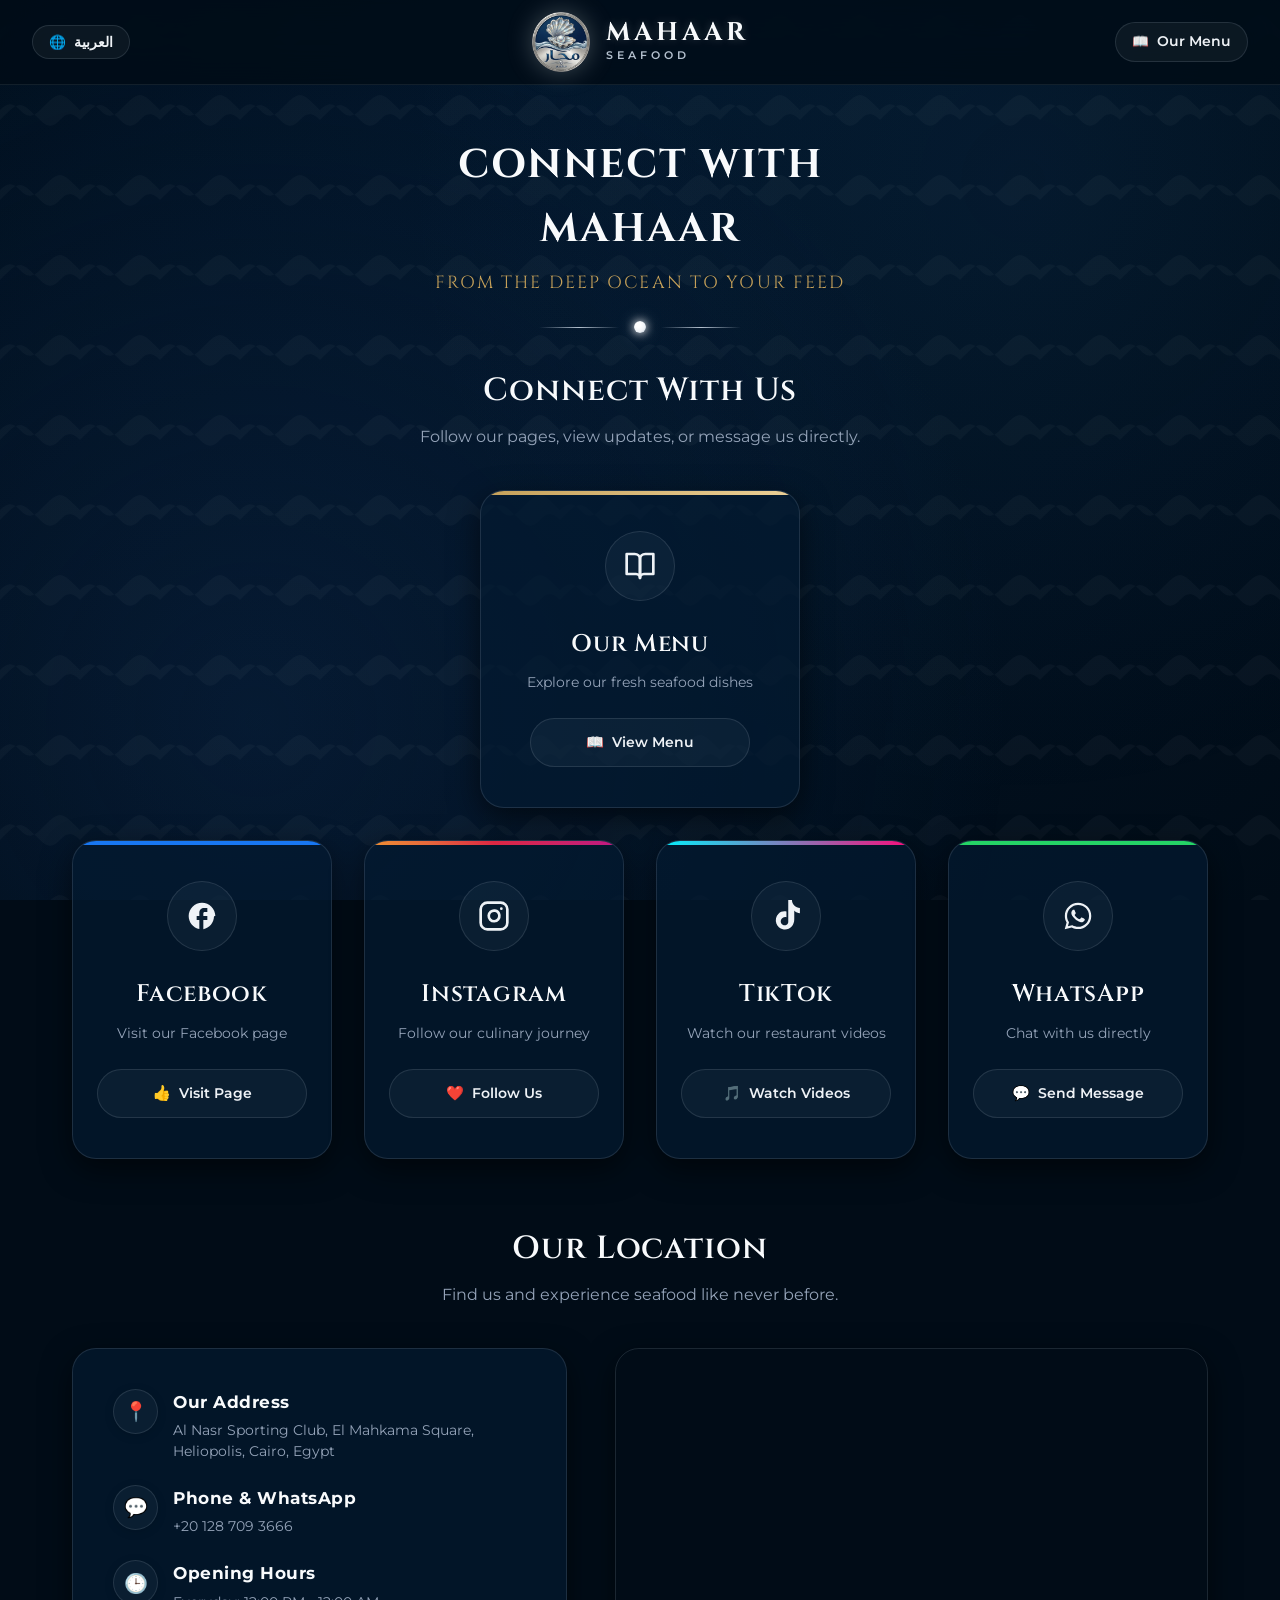
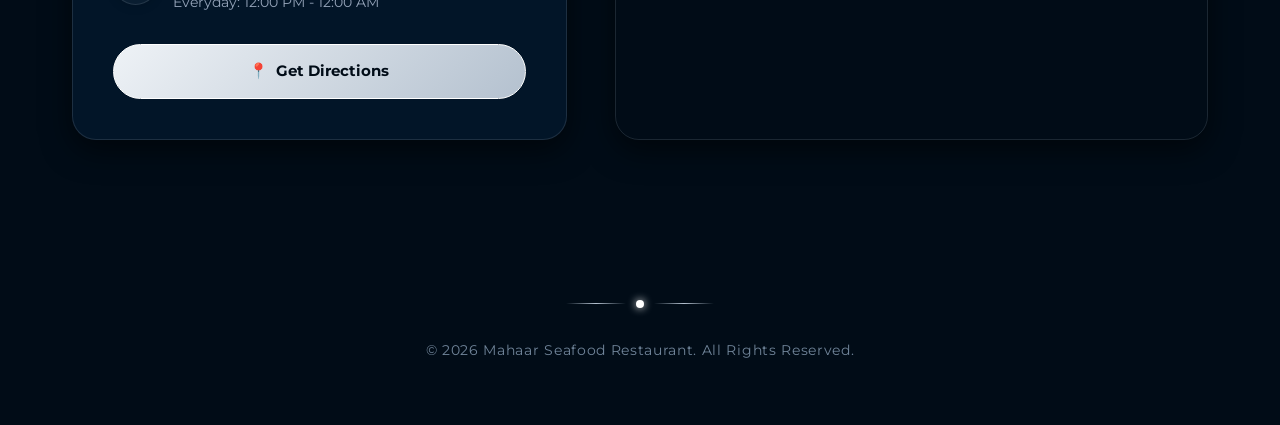
==== commit b266efb2: "refactor: update contact details, optimize responsive UI styles, and reorder menu categories" ====
--- a/connect.html
+++ b/connect.html
@@ -81,8 +81,7 @@
 
             <div class="menu-card-row">
                 <!-- Menu Card -->
-                <a href="index.html" class="social-card menu"
-                    style="text-decoration: none;">
+                <a href="index.html" class="social-card menu" style="text-decoration: none;">
                     <div class="social-icon-wrapper">
                         <svg viewBox="0 0 24 24" width="32" height="32" fill="none" stroke="currentColor"
                             stroke-width="2" stroke-linecap="round" stroke-linejoin="round">
@@ -93,7 +92,8 @@
                     <div class="social-info">
                         <h3 data-i18n="nav-menu">Our Menu</h3>
                         <p class="social-stat-desc" data-i18n="visit-menu"
-                            style="color: var(--color-text-muted); font-size: 0.9rem; margin-top: 0.25rem;">Explore our fresh seafood dishes</p>
+                            style="color: var(--color-text-muted); font-size: 0.9rem; margin-top: 0.25rem;">Explore our
+                            fresh seafood dishes</p>
                     </div>
                     <span class="btn-like">
                         <span class="like-icon">📖</span>
@@ -104,7 +104,7 @@
 
             <div class="social-grid">
                 <!-- Facebook Card -->
-                <a href="https://www.facebook.com/" target="_blank" class="social-card facebook"
+                <a href="https://facebook.com/MahaarSeafood" target="_blank" class="social-card facebook"
                     style="text-decoration: none;">
                     <div class="social-icon-wrapper">
                         <svg viewBox="0 0 24 24" width="32" height="32" fill="currentColor">
@@ -125,7 +125,7 @@
                 </a>
 
                 <!-- Instagram Card -->
-                <a href="https://www.instagram.com/" target="_blank" class="social-card instagram"
+                <a href="https://www.instagram.com/mahaar_seafood" target="_blank" class="social-card instagram"
                     style="text-decoration: none;">
                     <div class="social-icon-wrapper">
                         <svg viewBox="0 0 24 24" width="32" height="32" fill="none" stroke="currentColor"
@@ -148,7 +148,7 @@
                 </a>
 
                 <!-- TikTok Card -->
-                <a href="https://vt.tiktok.com/" target="_blank" class="social-card tiktok"
+                <a href="https://www.tiktok.com/@mahaarseafoodrestaurant" target="_blank" class="social-card tiktok"
                     style="text-decoration: none;">
                     <div class="social-icon-wrapper">
                         <svg viewBox="0 0 24 24" width="32" height="32" fill="currentColor">
@@ -169,7 +169,7 @@
                 </a>
 
                 <!-- WhatsApp Card -->
-                <a href="https://wa.me/+201028346855" target="_blank" class="social-card whatsapp"
+                <a href="https://wa.me/+201287093666" target="_blank" class="social-card whatsapp"
                     style="text-decoration: none;">
                     <div class="social-icon-wrapper">
                         <svg viewBox="0 0 24 24" width="32" height="32" fill="currentColor"
@@ -208,7 +208,8 @@
                             <div class="contact-info-icon">📍</div>
                             <div class="contact-info-text">
                                 <h4 data-i18n="address-title">Our Address</h4>
-                                <p data-i18n="address-text">Al Nasr Sporting Club, El Mahkama Square, Heliopolis, Cairo, Egypt</p>
+                                <p data-i18n="address-text">Al Nasr Sporting Club, El Mahkama Square, Heliopolis, Cairo,
+                                    Egypt</p>
                             </div>
                         </div>
 
@@ -217,7 +218,7 @@
                             <div class="contact-info-icon">💬</div>
                             <div class="contact-info-text">
                                 <h4 data-i18n="phone-title">Phone & WhatsApp</h4>
-                                <p><span dir="ltr">+20 102 834 6855</span></p>
+                                <p><span dir="ltr">+20 128 709 3666</span></p>
                             </div>
                         </div>
 
@@ -231,8 +232,8 @@
                         </div>
                     </div>
 
-                    <a href="https://www.google.com/maps/place/نادي+النصر+الرياضي%E2%80%AD/@30.1049196,31.3285403,17z" target="_blank" class="btn-primary"
-                        style="text-decoration: none; width: 100%;">
+                    <a href="https://www.google.com/maps/place/نادي+النصر+الرياضي%E2%80%AD/@30.1049196,31.3285403,17z"
+                        target="_blank" class="btn-primary" style="text-decoration: none; width: 100%;">
                         <span>📍</span>
                         <span data-i18n="get-directions">Get Directions</span>
                     </a>
--- a/css/styles.css
+++ b/css/styles.css
@@ -1218,6 +1218,17 @@
         display: none;
     }
 
+    .lang-switch-btn,
+    .nav-link-btn {
+        padding: 8px 12px;
+        gap: 0;
+    }
+
+    .lang-switch-btn .lang-label,
+    .nav-link-btn .nav-label {
+        display: none;
+    }
+
     .category-grid {
         grid-template-columns: 1fr;
         gap: 1.5rem;
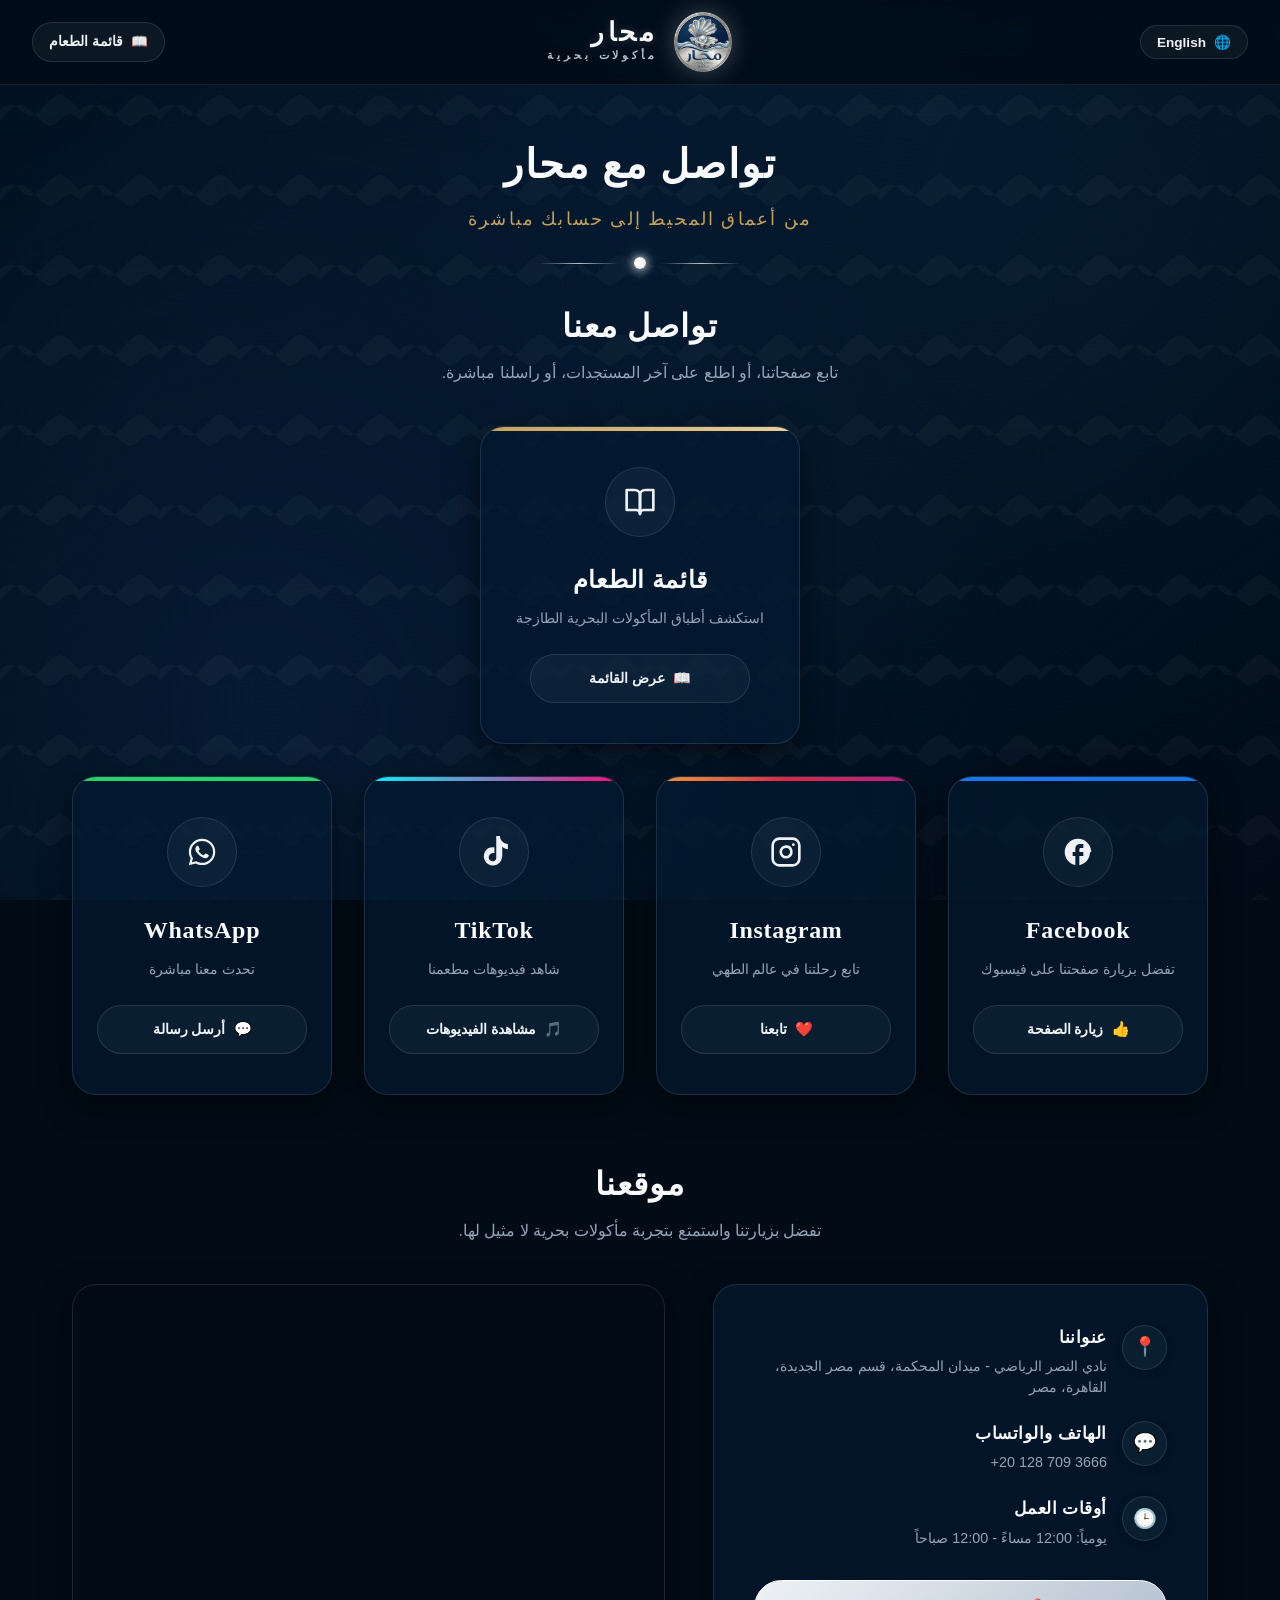
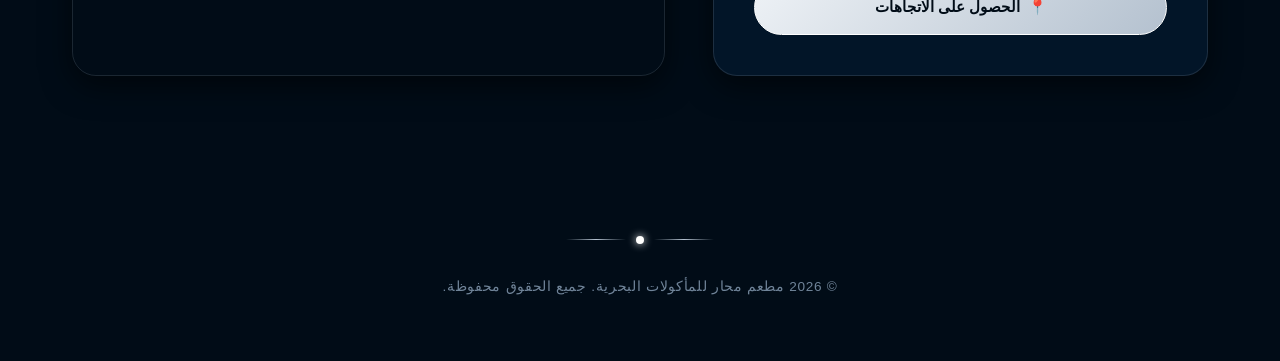
==== commit d6521b33: "feat: set Arabic as the default site language and update locale configurations" ====
--- a/connect.html
+++ b/connect.html
@@ -1,5 +1,5 @@
 <!DOCTYPE html>
-<html lang="en" dir="ltr">
+<html lang="ar" dir="rtl">
 
 <head>
     <meta charset="UTF-8">
@@ -31,7 +31,7 @@
             <div class="header-left">
                 <button class="lang-switch-btn" id="lang-switch-btn" aria-label="Switch Language">
                     <span class="lang-icon">🌐</span>
-                    <span class="lang-label">العربية</span>
+                    <span class="lang-label">English</span>
                 </button>
             </div>
 
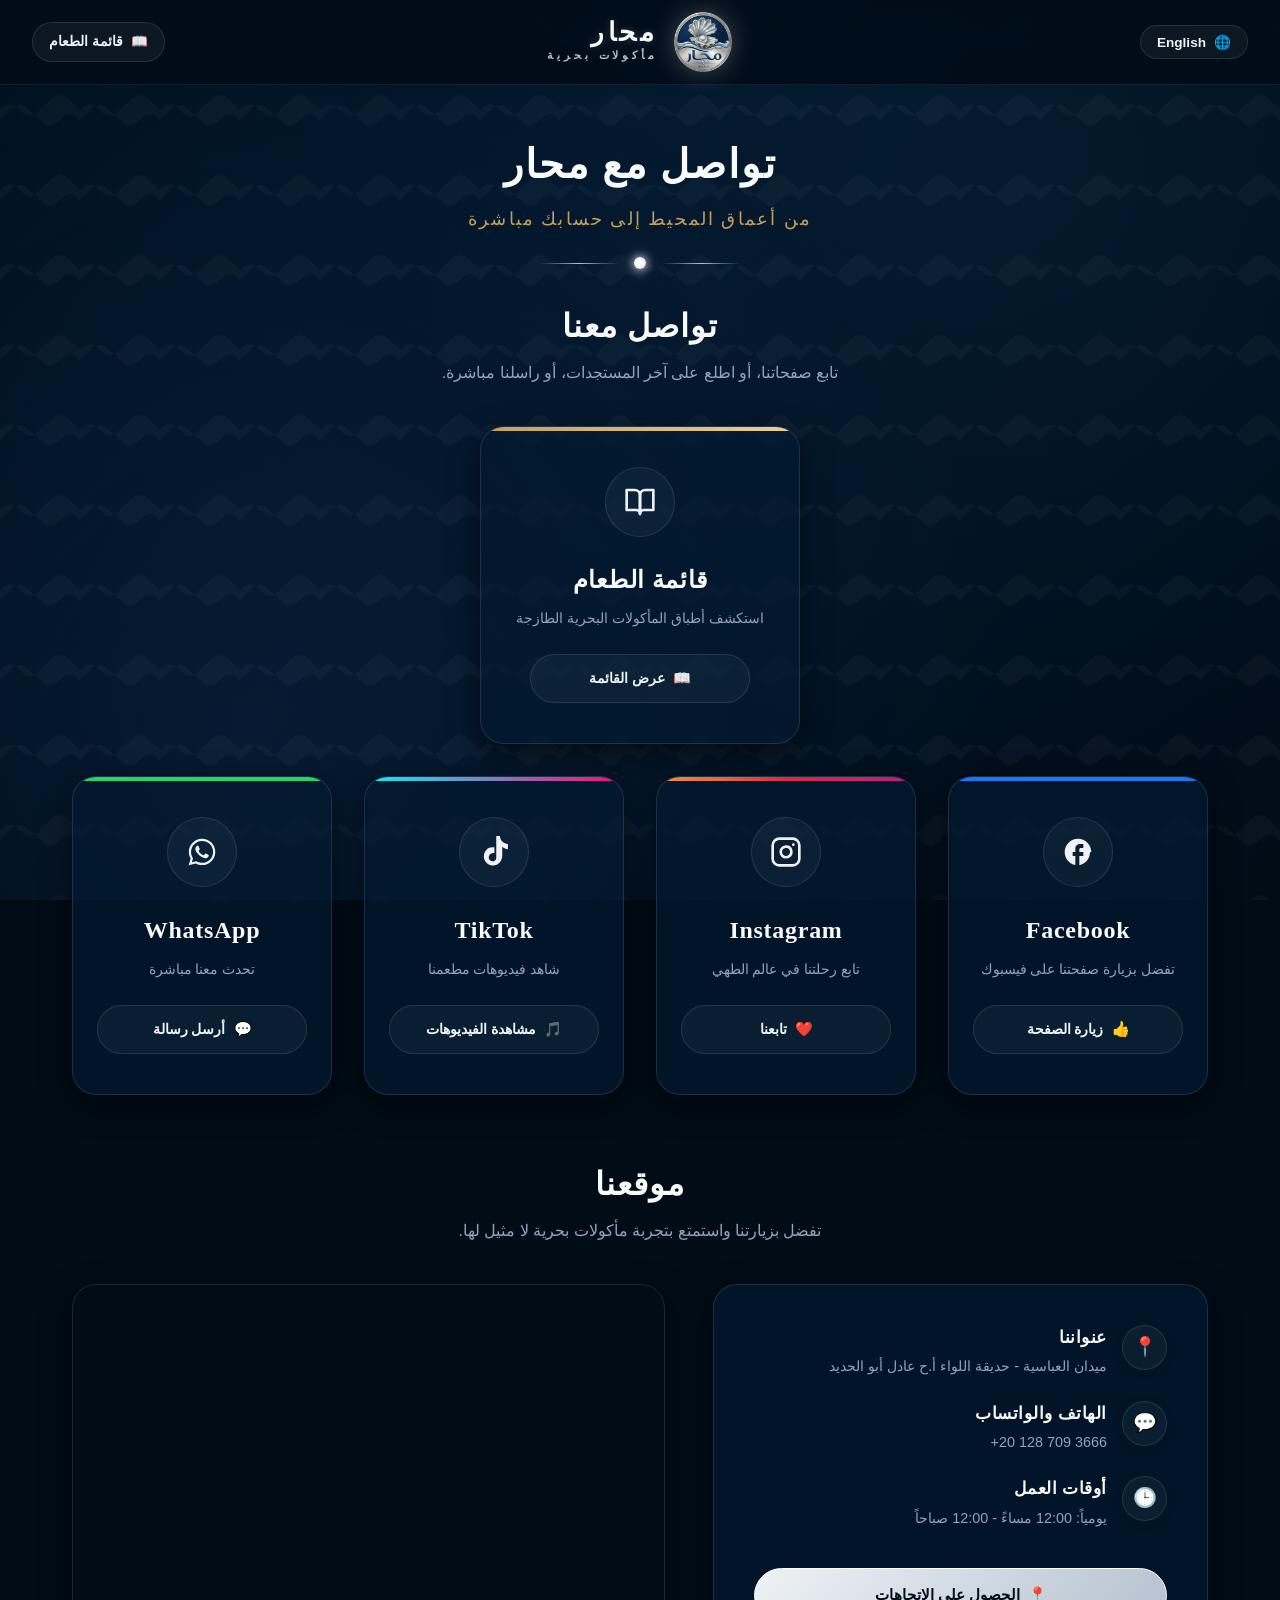
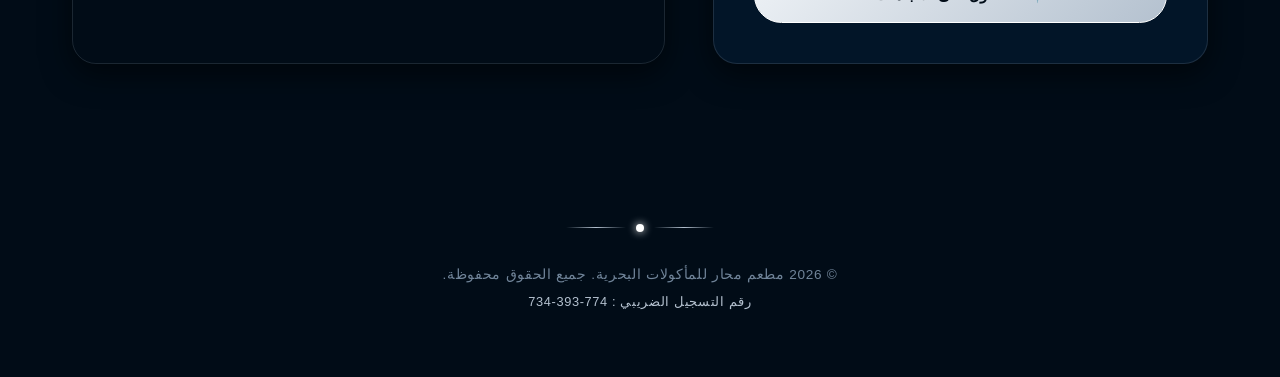
==== commit 75171b1d: "changes" ====
--- a/connect.html
+++ b/connect.html
@@ -208,8 +208,7 @@
                             <div class="contact-info-icon">📍</div>
                             <div class="contact-info-text">
                                 <h4 data-i18n="address-title">Our Address</h4>
-                                <p data-i18n="address-text">Al Nasr Sporting Club, El Mahkama Square, Heliopolis, Cairo,
-                                    Egypt</p>
+                                <p data-i18n="address-text">ميدان العباسية - حديقة اللواء أ.ح عادل أبو الحديد</p>
                             </div>
                         </div>
 
@@ -232,7 +231,7 @@
                         </div>
                     </div>
 
-                    <a href="https://www.google.com/maps/place/نادي+النصر+الرياضي%E2%80%AD/@30.1049196,31.3285403,17z"
+                    <a href="https://www.google.com/maps?q=30.07386016845703,31.284900665283203&z=17"
                         target="_blank" class="btn-primary" style="text-decoration: none; width: 100%;">
                         <span>📍</span>
                         <span data-i18n="get-directions">Get Directions</span>
@@ -243,7 +242,7 @@
                 <div class="map-wrapper">
                     <!-- Custom dark-filtered Google Maps Iframe -->
                     <iframe
-                        src="https://maps.google.com/maps?q=30.1049196,31.3285403&t=&z=17&ie=UTF8&iwloc=&output=embed"
+                        src="https://maps.google.com/maps?q=30.07386016845703,31.284900665283203&t=&z=17&ie=UTF8&iwloc=&output=embed"
                         allowfullscreen="" loading="lazy" referrerpolicy="no-referrer-when-downgrade"
                         title="Mahaar Seafood Location Map">
                     </iframe>
@@ -259,6 +258,7 @@
         </div>
         <p class="footer-text">&copy; <span id="current-year">2026</span> <span data-i18n="footer-copyright">Mahaar
                 Seafood Restaurant. All Rights Reserved.</span></p>
+        <p class="footer-tax-reg" data-i18n="tax-reg">رقم التسجيل الضريبي : 774-393-734</p>
     </footer>
 
     <!-- Custom JavaScript -->
--- a/css/styles.css
+++ b/css/styles.css
@@ -702,6 +702,19 @@
     letter-spacing: 0.05em;
 }
 
+.footer-tax-reg {
+    font-size: 0.8rem;
+    color: var(--color-silver-mid);
+    margin-top: 0.4rem;
+    letter-spacing: 0.05em;
+    direction: ltr;
+    display: inline-block;
+}
+
+html[dir="rtl"] .footer-tax-reg {
+    direction: rtl;
+}
+
 /* ==========================================================================
    Selection Drawer
    ========================================================================== */
@@ -923,7 +936,19 @@
 .drawer-tax-notice {
     font-size: 0.75rem;
     color: var(--color-silver-dark);
+    margin-bottom: 0.35rem;
+}
+
+.drawer-tax-reg {
+    font-size: 0.75rem;
+    color: var(--color-silver-mid);
     margin-bottom: 1.5rem;
+    letter-spacing: 0.05em;
+    direction: ltr;
+}
+
+html[dir="rtl"] .drawer-tax-reg {
+    direction: rtl;
 }
 
 .drawer-actions {
@@ -1229,6 +1254,11 @@
         display: none;
     }
 
+    .category-nav-wrapper {
+        justify-content: flex-start;
+        padding: 0 1.5rem;
+    }
+
     .category-grid {
         grid-template-columns: 1fr;
         gap: 1.5rem;
